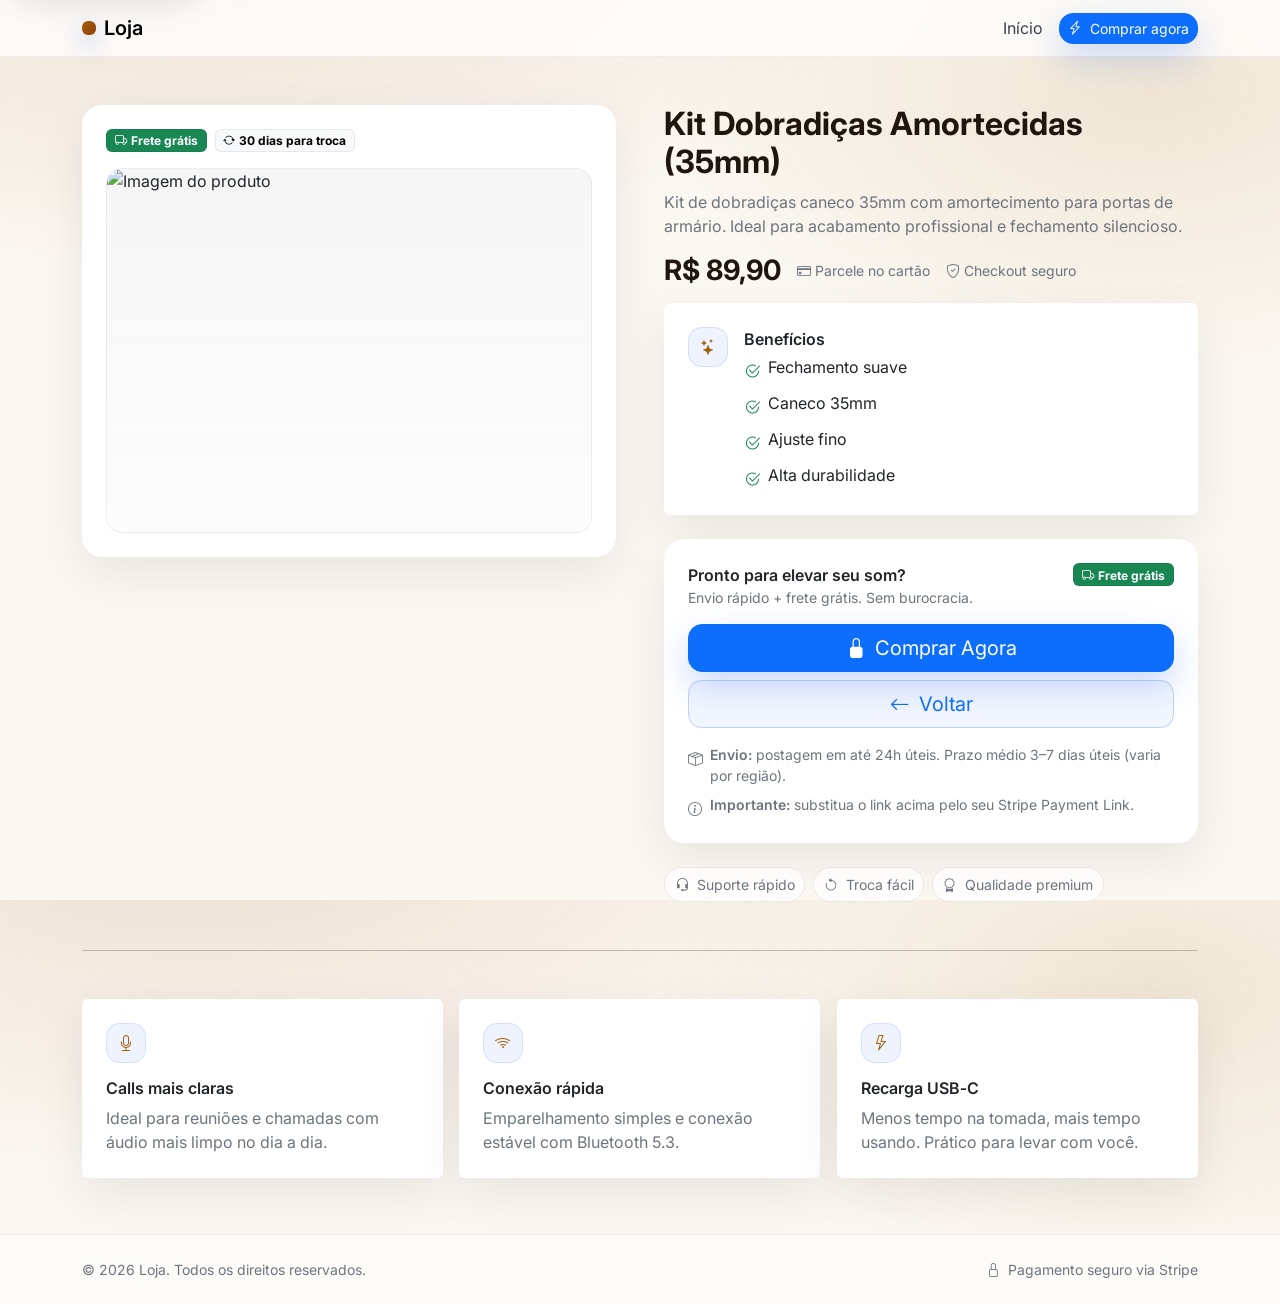
==== produto/produto.html @ 423b98d1 "start app" ====
<!doctype html>
<html lang="pt-BR">
  <head>
    <meta charset="utf-8" />
    <meta name="viewport" content="width=device-width, initial-scale=1" />
    <meta
      name="description"
      content="Detalhes do produto: Fone Bluetooth Premium com frete grátis. Pagamento via Stripe."
    />

    <title>Produto — Fone Bluetooth Premium</title>

    <link rel="icon" href="../favicon.svg" type="image/svg+xml" />

    <link rel="preconnect" href="https://fonts.googleapis.com" />
    <link rel="preconnect" href="https://fonts.gstatic.com" crossorigin />
    <link
      href="https://fonts.googleapis.com/css2?family=Inter:wght@400;500;600;700&display=swap"
      rel="stylesheet"
    />

    <link
      href="https://cdn.jsdelivr.net/npm/bootstrap@5.3.3/dist/css/bootstrap.min.css"
      rel="stylesheet"
      integrity="sha384-QWTKZyjpPEjISv5WaRU9OFeRpok6YctnYmDr5pNlyT2bRjXh0JMhjY6hW+ALEwIH"
      crossorigin="anonymous"
    />
    <link
      rel="stylesheet"
      href="https://cdn.jsdelivr.net/npm/bootstrap-icons@1.11.3/font/bootstrap-icons.min.css"
    />
    <link rel="stylesheet" href="../style.css" />
  </head>

  <body class="app is-loading" data-product-page>
    <a class="skip-link" href="#conteudo">Pular para o conteúdo</a>

    <nav class="navbar navbar-expand-lg navbar-light sticky-top nav-premium">
      <div class="container">
        <a class="navbar-brand d-flex align-items-center gap-2" href="../index.html" data-nav>
          <span class="brand-mark" aria-hidden="true"></span>
          <span class="fw-semibold">Loja</span>
        </a>
        <button
          class="navbar-toggler"
          type="button"
          data-bs-toggle="collapse"
          data-bs-target="#navbarMain"
          aria-controls="navbarMain"
          aria-expanded="false"
          aria-label="Abrir menu"
        >
          <span class="navbar-toggler-icon"></span>
        </button>

        <div class="collapse navbar-collapse" id="navbarMain">
          <ul class="navbar-nav ms-auto align-items-lg-center gap-lg-2">
            <li class="nav-item">
              <a class="nav-link" href="../index.html" data-nav>Início</a>
            </li>
            <li class="nav-item">
              <a class="btn btn-sm btn-primary btn-glow" href="#comprar">
                <i class="bi bi-lightning-charge me-1"></i>
                Comprar agora
              </a>
            </li>
          </ul>
        </div>
      </div>
    </nav>

    <main id="conteudo" class="py-5">
      <div class="container">
        <div class="row g-4 g-lg-5 align-items-start">
          <div class="col-12 col-lg-6">
            <div class="product-gallery card border-0 shadow-soft reveal">
              <div class="card-body p-3 p-sm-4">
                <div class="d-flex flex-wrap align-items-center gap-2 mb-3">
                  <span class="badge text-bg-success badge-soft">
                    <i class="bi bi-truck me-1"></i>Frete grátis
                  </span>
                  <span class="badge text-bg-light badge-soft">
                    <i class="bi bi-arrow-repeat me-1"></i>30 dias para troca
                  </span>
                </div>
                <div class="rounded-4 overflow-hidden product-media">
                  <img
                    class="img-fluid w-100 product-img"
                    data-product="image"
                    alt="Imagem do produto"
                    loading="lazy"
                  />
                </div>
              </div>
            </div>
          </div>

          <div class="col-12 col-lg-6">
            <div class="reveal">
              <h1 class="h2 fw-bold mb-2" data-product="name">Fone Bluetooth Premium</h1>
              <p class="text-secondary mb-3" data-product="fullDescription">
                Fone Bluetooth com cancelamento de ruído, bateria de até 30 horas e conexão rápida.
              </p>

              <div class="d-flex align-items-center gap-3 flex-wrap mb-3">
                <div class="h3 fw-bold mb-0" data-product="price">R$ 199,90</div>
                <div class="text-secondary small">
                  <i class="bi bi-credit-card me-1"></i>Parcele no cartão
                </div>
                <div class="text-secondary small">
                  <i class="bi bi-shield-check me-1"></i>Checkout seguro
                </div>
              </div>

              <div class="card border-0 shadow-soft mb-4">
                <div class="card-body p-4">
                  <div class="d-flex align-items-start gap-3">
                    <div class="icon-bubble flex-shrink-0">
                      <i class="bi bi-stars"></i>
                    </div>
                    <div>
                      <div class="fw-semibold mb-1">Benefícios</div>
                      <ul class="list-unstyled mb-0 benefits" data-product-benefits></ul>
                    </div>
                  </div>
                </div>
              </div>

              <div id="comprar" class="card border-0 shadow-soft purchase-card">
                <div class="card-body p-4">
                  <div
                    class="d-flex flex-column flex-sm-row gap-2 align-items-sm-center justify-content-between"
                  >
                    <div>
                      <div class="fw-semibold">Pronto para elevar seu som?</div>
                      <div class="text-secondary small">
                        Envio rápido + frete grátis. Sem burocracia.
                      </div>
                    </div>
                    <span class="badge text-bg-success badge-soft align-self-sm-start">
                      <i class="bi bi-truck me-1"></i>Frete grátis
                    </span>
                  </div>

                  <div class="d-grid gap-2 mt-3">
                    <a
                      class="btn btn-primary btn-lg btn-glow"
                      href="https://buy.stripe.com/SEU_LINK"
                      target="_blank"
                      rel="noopener noreferrer"
                      id="stripeLink"
                    >
                      <i class="bi bi-lock-fill me-1"></i>
                      Comprar Agora
                    </a>
                    <a class="btn btn-outline-primary btn-lg btn-soft" href="../index.html" data-nav>
                      <i class="bi bi-arrow-left me-1"></i>
                      Voltar
                    </a>
                  </div>

                  <div class="mt-3 small text-secondary">
                    <div class="d-flex gap-2 align-items-start">
                      <i class="bi bi-box-seam mt-1"></i>
                      <div>
                        <span class="fw-semibold">Envio:</span> postagem em até 24h úteis. Prazo
                        médio 3–7 dias úteis (varia por região).
                      </div>
                    </div>
                    <div class="d-flex gap-2 align-items-start mt-2">
                      <i class="bi bi-info-circle mt-1"></i>
                      <div>
                        <span class="fw-semibold">Importante:</span> substitua o link acima pelo seu
                        Stripe Payment Link.
                      </div>
                    </div>
                  </div>
                </div>
              </div>

              <div class="mt-4 d-flex flex-wrap gap-2 text-secondary small">
                <span class="pill">
                  <i class="bi bi-headset me-1"></i>Suporte rápido
                </span>
                <span class="pill">
                  <i class="bi bi-arrow-counterclockwise me-1"></i>Troca fácil
                </span>
                <span class="pill">
                  <i class="bi bi-award me-1"></i>Qualidade premium
                </span>
              </div>
            </div>
          </div>
        </div>

        <hr class="my-5" />

        <section class="pb-2">
          <div class="row g-3">
            <div class="col-12 col-md-6 col-lg-4">
              <div class="card border-0 shadow-soft h-100 reveal">
                <div class="card-body p-4">
                  <div class="icon-bubble mb-3">
                    <i class="bi bi-mic"></i>
                  </div>
                  <h2 class="h6 fw-semibold">Calls mais claras</h2>
                  <p class="text-secondary mb-0">
                    Ideal para reuniões e chamadas com áudio mais limpo no dia a dia.
                  </p>
                </div>
              </div>
            </div>
            <div class="col-12 col-md-6 col-lg-4">
              <div class="card border-0 shadow-soft h-100 reveal">
                <div class="card-body p-4">
                  <div class="icon-bubble mb-3">
                    <i class="bi bi-wifi"></i>
                  </div>
                  <h2 class="h6 fw-semibold">Conexão rápida</h2>
                  <p class="text-secondary mb-0">
                    Emparelhamento simples e conexão estável com Bluetooth 5.3.
                  </p>
                </div>
              </div>
            </div>
            <div class="col-12 col-lg-4">
              <div class="card border-0 shadow-soft h-100 reveal">
                <div class="card-body p-4">
                  <div class="icon-bubble mb-3">
                    <i class="bi bi-lightning"></i>
                  </div>
                  <h2 class="h6 fw-semibold">Recarga USB‑C</h2>
                  <p class="text-secondary mb-0">
                    Menos tempo na tomada, mais tempo usando. Prático para levar com você.
                  </p>
                </div>
              </div>
            </div>
          </div>
        </section>
      </div>
    </main>

    <footer class="footer py-4">
      <div class="container">
        <div
          class="d-flex flex-column flex-sm-row gap-2 justify-content-between align-items-sm-center"
        >
          <div class="text-secondary small">
            © <span id="year"></span> Loja. Todos os direitos reservados.
          </div>
          <div class="d-flex gap-3 text-secondary small">
            <span class="d-inline-flex align-items-center gap-2">
              <i class="bi bi-lock"></i>
              Pagamento seguro via Stripe
            </span>
          </div>
        </div>
      </div>
    </footer>

    <script
      src="https://cdn.jsdelivr.net/npm/bootstrap@5.3.3/dist/js/bootstrap.bundle.min.js"
      integrity="sha384-YvpcrYf0tY3lHB60NNkmXc5s9fDVZLESaAA55NDzOxhy9GkcIdslK1eN7N6jIeHz"
      crossorigin="anonymous"
      defer
    ></script>
    <script src="../script.js" defer></script>
  </body>
</html>
---- style.css ----
:root {
  --bg: #fbf7f1;
  --panel: rgba(255, 255, 255, 0.72);
  --panel-solid: #ffffff;
  --text: #1f160f;
  --muted: #6b5b4b;
  --primary: #a16207; /* amber/wood */
  --primary-2: #92400e; /* warm brown */
  --ring: rgba(161, 98, 7, 0.25);
  --shadow: 0 16px 48px rgba(15, 23, 42, 0.08);
  --shadow-sm: 0 10px 26px rgba(15, 23, 42, 0.09);
  --radius: 1.25rem;
}

* {
  box-sizing: border-box;
}

html,
body {
  height: 100%;
}

body {
  font-family: Inter, system-ui, -apple-system, Segoe UI, Roboto, Helvetica, Arial, sans-serif;
  background: radial-gradient(1200px 600px at 15% -10%, rgba(146, 64, 14, 0.14), transparent 60%),
    radial-gradient(900px 500px at 90% 10%, rgba(161, 98, 7, 0.12), transparent 55%),
    var(--bg);
  color: var(--text);
}

.app {
  overflow-x: hidden;
}

.skip-link {
  position: absolute;
  left: 12px;
  top: 12px;
  padding: 10px 12px;
  background: var(--panel-solid);
  border-radius: 999px;
  box-shadow: var(--shadow-sm);
  transform: translateY(-140%);
  transition: transform 200ms ease;
  z-index: 2000;
  color: var(--text);
  text-decoration: none;
}

.skip-link:focus {
  transform: translateY(0);
  outline: 3px solid var(--ring);
  outline-offset: 2px;
}

.nav-premium {
  background: var(--panel);
  backdrop-filter: blur(10px);
  -webkit-backdrop-filter: blur(10px);
  border-bottom: 1px solid rgba(15, 23, 42, 0.06);
}

.navbar .nav-link {
  color: rgba(15, 23, 42, 0.82);
}

.navbar .nav-link:hover {
  color: rgba(15, 23, 42, 1);
}

.brand-mark {
  width: 14px;
  height: 14px;
  border-radius: 6px;
  background: linear-gradient(135deg, var(--primary), var(--primary-2));
  box-shadow: 0 8px 22px rgba(37, 99, 235, 0.35);
}

.hero {
  padding: 5rem 0 2.5rem;
}

@media (max-width: 575.98px) {
  .hero {
    padding: 2.75rem 0 1.5rem;
  }
}

.hero-card {
  border-radius: var(--radius);
}

.product-media {
  background: linear-gradient(180deg, rgba(15, 23, 42, 0.04), rgba(15, 23, 42, 0.01));
  border: 1px solid rgba(15, 23, 42, 0.06);
}

.product-img {
  display: block;
  aspect-ratio: 4 / 3;
  object-fit: cover;
  transform: scale(1.001);
}

.shadow-soft {
  box-shadow: var(--shadow);
}

.badge-soft {
  border: 1px solid rgba(15, 23, 42, 0.08);
}

.pill {
  display: inline-flex;
  align-items: center;
  gap: 0.25rem;
  padding: 0.35rem 0.6rem;
  border-radius: 999px;
  border: 1px solid rgba(15, 23, 42, 0.08);
  background: rgba(255, 255, 255, 0.7);
  backdrop-filter: blur(8px);
  -webkit-backdrop-filter: blur(8px);
}

.icon-bubble {
  width: 40px;
  height: 40px;
  border-radius: 14px;
  display: inline-flex;
  align-items: center;
  justify-content: center;
  color: var(--primary);
  background: rgba(37, 99, 235, 0.08);
  border: 1px solid rgba(37, 99, 235, 0.12);
}

.feature,
.product-gallery,
.product-card {
  border-radius: var(--radius);
  transition: transform 220ms ease, box-shadow 220ms ease;
}

.feature:hover,
.product-gallery:hover,
.product-card:hover {
  transform: translateY(-2px);
  box-shadow: 0 20px 60px rgba(15, 23, 42, 0.12);
}

.btn {
  border-radius: 14px;
  transition: transform 180ms ease, box-shadow 180ms ease, background-color 180ms ease,
    border-color 180ms ease;
}

.btn:active {
  transform: translateY(1px);
}

.btn-glow {
  box-shadow: 0 14px 34px rgba(37, 99, 235, 0.24);
}

.btn-glow:hover {
  box-shadow: 0 18px 46px rgba(37, 99, 235, 0.32);
  transform: translateY(-1px);
}

.btn-soft {
  background: rgba(37, 99, 235, 0.06);
  border-color: rgba(37, 99, 235, 0.25);
}

.btn-soft:hover {
  background: rgba(37, 99, 235, 0.1);
  border-color: rgba(37, 99, 235, 0.3);
}

.purchase-card {
  border-radius: var(--radius);
}

.benefits li + li {
  margin-top: 0.5rem;
}

.footer {
  border-top: 1px solid rgba(15, 23, 42, 0.06);
  background: rgba(255, 255, 255, 0.5);
  backdrop-filter: blur(10px);
  -webkit-backdrop-filter: blur(10px);
}

/* Page transitions */
.is-loading {
  opacity: 0;
}

.is-loaded {
  opacity: 1;
  transition: opacity 320ms ease;
}

.is-leaving {
  opacity: 0;
  transition: opacity 220ms ease;
}

/* Scroll reveal */
.reveal {
  opacity: 0;
  transform: translateY(10px);
  transition: opacity 520ms ease, transform 520ms ease;
  will-change: opacity, transform;
}

.reveal.is-visible {
  opacity: 1;
  transform: translateY(0);
}

@media (prefers-reduced-motion: reduce) {
  .btn,
  .feature,
  .product-gallery,
  .reveal,
  .is-loaded,
  .is-leaving {
    transition: none !important;
  }
  .feature:hover,
  .product-gallery:hover,
  .btn-glow:hover {
    transform: none !important;
  }
}
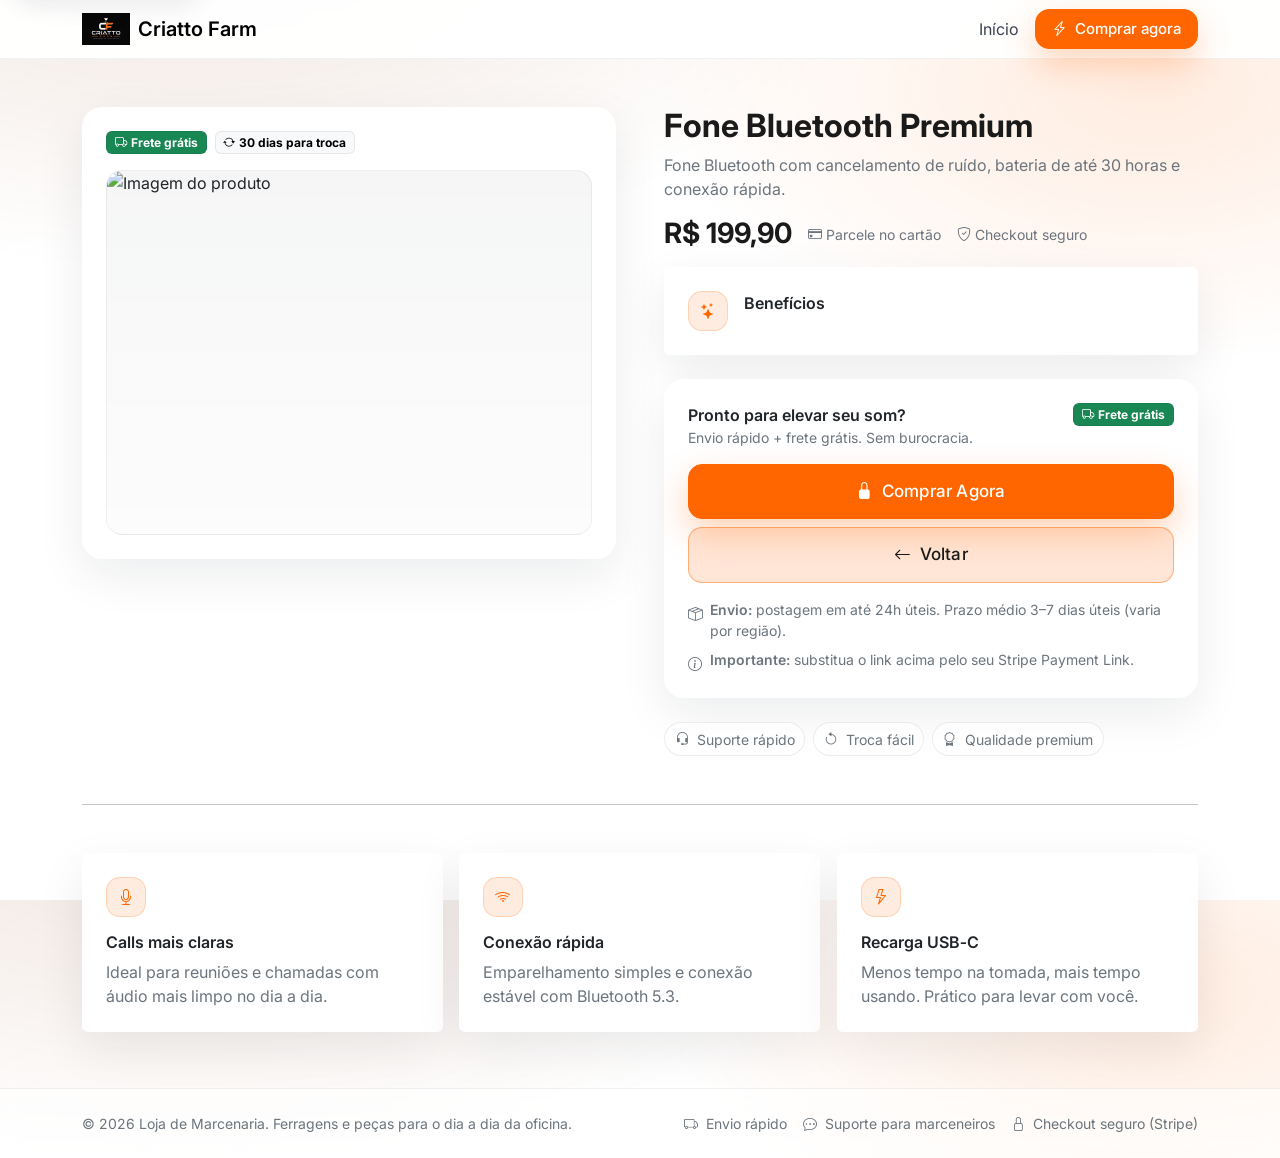
==== commit b9a9bf84: "improvements" ====
--- a/produto/produto.html
+++ b/produto/produto.html
@@ -5,10 +5,10 @@
     <meta name="viewport" content="width=device-width, initial-scale=1" />
     <meta
       name="description"
-      content="Detalhes do produto: Fone Bluetooth Premium com frete grátis. Pagamento via Stripe."
-    />
-
-    <title>Produto — Fone Bluetooth Premium</title>
+      content="Detalhes do produto da Loja de Marcenaria. Ferragens e peças para montagem, ajuste e acabamento com checkout seguro via Stripe."
+    />
+
+    <title>Produto — Loja de Marcenaria | Ferragens e Peças</title>
 
     <link rel="icon" href="../favicon.svg" type="image/svg+xml" />
 
@@ -38,8 +38,8 @@
     <nav class="navbar navbar-expand-lg navbar-light sticky-top nav-premium">
       <div class="container">
         <a class="navbar-brand d-flex align-items-center gap-2" href="../index.html" data-nav>
-          <span class="brand-mark" aria-hidden="true"></span>
-          <span class="fw-semibold">Loja</span>
+          <img src="../src/img/logo.jpg" alt="Criatto Farm Logo" class="brand-logo" />
+          <span class="fw-semibold">Criatto Farm</span>
         </a>
         <button
           class="navbar-toggler"
@@ -247,12 +247,21 @@
           class="d-flex flex-column flex-sm-row gap-2 justify-content-between align-items-sm-center"
         >
           <div class="text-secondary small">
-            © <span id="year"></span> Loja. Todos os direitos reservados.
-          </div>
-          <div class="d-flex gap-3 text-secondary small">
+            © <span id="year"></span> Loja de Marcenaria. Ferragens e peças para o dia a dia da
+            oficina.
+          </div>
+          <div class="d-flex flex-wrap gap-3 text-secondary small">
+            <span class="d-inline-flex align-items-center gap-2">
+              <i class="bi bi-truck"></i>
+              Envio rápido
+            </span>
+            <span class="d-inline-flex align-items-center gap-2">
+              <i class="bi bi-chat-dots"></i>
+              Suporte para marceneiros
+            </span>
             <span class="d-inline-flex align-items-center gap-2">
               <i class="bi bi-lock"></i>
-              Pagamento seguro via Stripe
+              Checkout seguro (Stripe)
             </span>
           </div>
         </div>
--- a/style.css
+++ b/style.css
@@ -1,15 +1,70 @@
 :root {
-  --bg: #fbf7f1;
-  --panel: rgba(255, 255, 255, 0.72);
+  --bg: #ffffff;
+  --panel: rgba(255, 255, 255, 0.95);
   --panel-solid: #ffffff;
-  --text: #1f160f;
-  --muted: #6b5b4b;
-  --primary: #a16207; /* amber/wood */
-  --primary-2: #92400e; /* warm brown */
-  --ring: rgba(161, 98, 7, 0.25);
+  --text: #1a1a1a;
+  --muted: #666666;
+  --primary: #ff6600; /* accent laranja */
+  --primary-2: #e55a00; /* hover/active */
+  --ring: rgba(255, 102, 0, 0.28);
   --shadow: 0 16px 48px rgba(15, 23, 42, 0.08);
   --shadow-sm: 0 10px 26px rgba(15, 23, 42, 0.09);
   --radius: 1.25rem;
+
+  /* Bootstrap theme overrides */
+  --bs-primary: var(--primary);
+  --bs-primary-rgb: 255, 102, 0;
+  /* Links should be readable (black), accent stays for fills/borders */
+  --bs-link-color: var(--text);
+  --bs-link-hover-color: var(--text);
+  --bs-focus-ring-color: var(--ring);
+}
+
+/* Ensure Bootstrap components pick up the warm palette */
+:root,
+[data-bs-theme='light'] {
+  --bs-primary: var(--primary);
+  --bs-primary-rgb: 255, 102, 0;
+  --bs-link-color: var(--text);
+  --bs-link-hover-color: var(--text);
+}
+
+.btn-primary {
+  --bs-btn-bg: var(--primary);
+  --bs-btn-border-color: var(--primary);
+  --bs-btn-hover-bg: var(--primary-2);
+  --bs-btn-hover-border-color: var(--primary-2);
+  --bs-btn-active-bg: #cc4400;
+  --bs-btn-active-border-color: #cc4400;
+  --bs-btn-color: #ffffff;
+  --bs-btn-hover-color: #ffffff;
+  --bs-btn-active-color: #ffffff;
+}
+
+.btn-outline-primary {
+  --bs-btn-color: var(--text);
+  --bs-btn-border-color: rgba(255, 102, 0, 0.55);
+  --bs-btn-hover-bg: rgba(255, 102, 0, 0.18);
+  --bs-btn-hover-border-color: rgba(255, 102, 0, 0.7);
+  --bs-btn-hover-color: var(--text);
+  --bs-btn-active-bg: rgba(255, 102, 0, 0.24);
+  --bs-btn-active-border-color: rgba(255, 102, 0, 0.8);
+  --bs-btn-active-color: var(--text);
+}
+
+.text-primary {
+  color: var(--text) !important;
+}
+
+a {
+  color: var(--text);
+  text-decoration-color: rgba(255, 102, 0, 0.75);
+  text-underline-offset: 0.18em;
+}
+
+a:hover {
+  color: var(--text);
+  text-decoration-color: rgba(255, 102, 0, 1);
 }
 
 * {
@@ -24,7 +79,7 @@
 body {
   font-family: Inter, system-ui, -apple-system, Segoe UI, Roboto, Helvetica, Arial, sans-serif;
   background: radial-gradient(1200px 600px at 15% -10%, rgba(146, 64, 14, 0.14), transparent 60%),
-    radial-gradient(900px 500px at 90% 10%, rgba(161, 98, 7, 0.12), transparent 55%),
+    radial-gradient(900px 500px at 90% 10%, rgba(255, 102, 0, 0.12), transparent 55%),
     var(--bg);
   color: var(--text);
 }
@@ -74,7 +129,13 @@
   height: 14px;
   border-radius: 6px;
   background: linear-gradient(135deg, var(--primary), var(--primary-2));
-  box-shadow: 0 8px 22px rgba(37, 99, 235, 0.35);
+  box-shadow: 0 8px 22px rgba(255, 102, 0, 0.35);
+}
+
+.brand-logo {
+  height: 32px;
+  width: auto;
+  object-fit: contain;
 }
 
 .hero {
@@ -131,8 +192,8 @@
   align-items: center;
   justify-content: center;
   color: var(--primary);
-  background: rgba(37, 99, 235, 0.08);
-  border: 1px solid rgba(37, 99, 235, 0.12);
+  background: rgba(255, 102, 0, 0.12);
+  border: 1px solid rgba(255, 102, 0, 0.2);
 }
 
 .feature,
@@ -152,30 +213,92 @@
 .btn {
   border-radius: 14px;
   transition: transform 180ms ease, box-shadow 180ms ease, background-color 180ms ease,
-    border-color 180ms ease;
+    border-color 180ms ease, color 180ms ease;
+  font-weight: 500;
+  position: relative;
+  overflow: hidden;
+}
+
+.btn::before {
+  content: '';
+  position: absolute;
+  top: 50%;
+  left: 50%;
+  width: 0;
+  height: 0;
+  border-radius: 50%;
+  background: rgba(255, 255, 255, 0.3);
+  transform: translate(-50%, -50%);
+  transition: width 600ms ease, height 600ms ease;
+  z-index: -1;
+}
+
+.btn:hover::before {
+  width: 300px;
+  height: 300px;
 }
 
 .btn:active {
-  transform: translateY(1px);
+  transform: translateY(2px);
+}
+
+.btn:focus-visible {
+  outline: 3px solid var(--ring);
+  outline-offset: 2px;
+}
+
+.btn-primary {
+  position: relative;
+}
+
+.btn-primary:hover {
+  letter-spacing: 0.3px;
 }
 
 .btn-glow {
-  box-shadow: 0 14px 34px rgba(37, 99, 235, 0.24);
+  box-shadow: 0 14px 34px rgba(255, 102, 0, 0.28);
 }
 
 .btn-glow:hover {
-  box-shadow: 0 18px 46px rgba(37, 99, 235, 0.32);
-  transform: translateY(-1px);
+  box-shadow: 0 20px 52px rgba(255, 102, 0, 0.42), 0 0 20px rgba(255, 102, 0, 0.15);
+  transform: translateY(-2px) scale(1.02);
+}
+
+.btn-glow:active {
+  transform: translateY(1px) scale(0.98);
+  box-shadow: 0 8px 20px rgba(255, 102, 0, 0.25);
 }
 
 .btn-soft {
-  background: rgba(37, 99, 235, 0.06);
-  border-color: rgba(37, 99, 235, 0.25);
+  background: rgba(255, 102, 0, 0.16);
+  border-color: rgba(255, 102, 0, 0.45);
 }
 
 .btn-soft:hover {
-  background: rgba(37, 99, 235, 0.1);
-  border-color: rgba(37, 99, 235, 0.3);
+  background: rgba(255, 102, 0, 0.28);
+  border-color: rgba(255, 102, 0, 0.7);
+  transform: translateY(-2px);
+}
+
+.btn-outline-primary:focus-visible {
+  background-color: rgba(255, 102, 0, 0.1);
+}
+
+/* Button size improvements */
+.btn-lg {
+  padding: 0.875rem 2rem;
+  font-size: 1.0625rem;
+  letter-spacing: 0.2px;
+}
+
+.btn-sm {
+  padding: 0.475rem 1rem;
+  font-size: 0.9375rem;
+}
+
+.btn-md {
+  padding: 0.65rem 1.5rem;
+  font-size: 1rem;
 }
 
 .purchase-card {
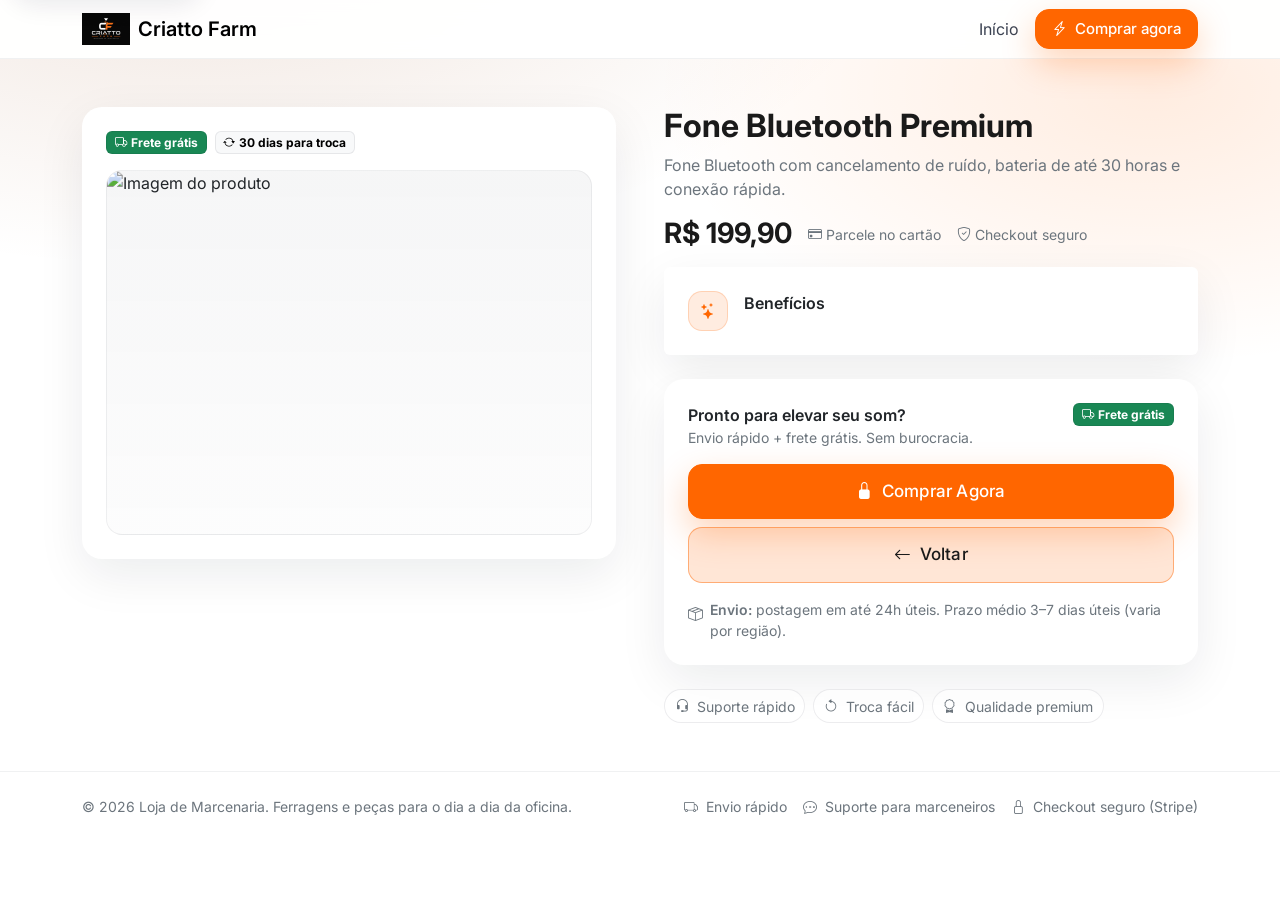
==== commit 90b804d2: "new prop" ====
--- a/produto/produto.html
+++ b/produto/produto.html
@@ -1,280 +1,195 @@
 <!doctype html>
 <html lang="pt-BR">
-  <head>
-    <meta charset="utf-8" />
-    <meta name="viewport" content="width=device-width, initial-scale=1" />
-    <meta
-      name="description"
-      content="Detalhes do produto da Loja de Marcenaria. Ferragens e peças para montagem, ajuste e acabamento com checkout seguro via Stripe."
-    />
 
-    <title>Produto — Loja de Marcenaria | Ferragens e Peças</title>
+<head>
+  <meta charset="utf-8" />
+  <meta name="viewport" content="width=device-width, initial-scale=1" />
+  <meta name="description"
+    content="Detalhes do produto da Loja de Marcenaria. Ferragens e peças para montagem, ajuste e acabamento com checkout seguro via Stripe." />
 
-    <link rel="icon" href="../favicon.svg" type="image/svg+xml" />
+  <title>Produto — Loja de Marcenaria | Ferragens e Peças</title>
 
-    <link rel="preconnect" href="https://fonts.googleapis.com" />
-    <link rel="preconnect" href="https://fonts.gstatic.com" crossorigin />
-    <link
-      href="https://fonts.googleapis.com/css2?family=Inter:wght@400;500;600;700&display=swap"
-      rel="stylesheet"
-    />
+  <link rel="icon" href="../favicon.svg" type="image/svg+xml" />
 
-    <link
-      href="https://cdn.jsdelivr.net/npm/bootstrap@5.3.3/dist/css/bootstrap.min.css"
-      rel="stylesheet"
-      integrity="sha384-QWTKZyjpPEjISv5WaRU9OFeRpok6YctnYmDr5pNlyT2bRjXh0JMhjY6hW+ALEwIH"
-      crossorigin="anonymous"
-    />
-    <link
-      rel="stylesheet"
-      href="https://cdn.jsdelivr.net/npm/bootstrap-icons@1.11.3/font/bootstrap-icons.min.css"
-    />
-    <link rel="stylesheet" href="../style.css" />
-  </head>
+  <link rel="preconnect" href="https://fonts.googleapis.com" />
+  <link rel="preconnect" href="https://fonts.gstatic.com" crossorigin />
+  <link href="https://fonts.googleapis.com/css2?family=Inter:wght@400;500;600;700&display=swap" rel="stylesheet" />
 
-  <body class="app is-loading" data-product-page>
-    <a class="skip-link" href="#conteudo">Pular para o conteúdo</a>
+  <link href="https://cdn.jsdelivr.net/npm/bootstrap@5.3.3/dist/css/bootstrap.min.css" rel="stylesheet"
+    integrity="sha384-QWTKZyjpPEjISv5WaRU9OFeRpok6YctnYmDr5pNlyT2bRjXh0JMhjY6hW+ALEwIH" crossorigin="anonymous" />
+  <link rel="stylesheet" href="https://cdn.jsdelivr.net/npm/bootstrap-icons@1.11.3/font/bootstrap-icons.min.css" />
+  <link rel="stylesheet" href="../style.css" />
+</head>
 
-    <nav class="navbar navbar-expand-lg navbar-light sticky-top nav-premium">
-      <div class="container">
-        <a class="navbar-brand d-flex align-items-center gap-2" href="../index.html" data-nav>
-          <img src="../src/img/logo.jpg" alt="Criatto Farm Logo" class="brand-logo" />
-          <span class="fw-semibold">Criatto Farm</span>
-        </a>
-        <button
-          class="navbar-toggler"
-          type="button"
-          data-bs-toggle="collapse"
-          data-bs-target="#navbarMain"
-          aria-controls="navbarMain"
-          aria-expanded="false"
-          aria-label="Abrir menu"
-        >
-          <span class="navbar-toggler-icon"></span>
-        </button>
+<body class="app is-loading" data-product-page>
+  <a class="skip-link" href="#conteudo">Pular para o conteúdo</a>
 
-        <div class="collapse navbar-collapse" id="navbarMain">
-          <ul class="navbar-nav ms-auto align-items-lg-center gap-lg-2">
-            <li class="nav-item">
-              <a class="nav-link" href="../index.html" data-nav>Início</a>
-            </li>
-            <li class="nav-item">
-              <a class="btn btn-sm btn-primary btn-glow" href="#comprar">
-                <i class="bi bi-lightning-charge me-1"></i>
-                Comprar agora
-              </a>
-            </li>
-          </ul>
-        </div>
+  <nav class="navbar navbar-expand-lg navbar-light sticky-top nav-premium">
+    <div class="container">
+      <a class="navbar-brand d-flex align-items-center gap-2" href="../index.html" data-nav>
+        <img src="../src/img/logo.jpg" alt="Criatto Farm Logo" class="brand-logo" />
+        <span class="fw-semibold">Criatto Farm</span>
+      </a>
+      <button class="navbar-toggler" type="button" data-bs-toggle="collapse" data-bs-target="#navbarMain"
+        aria-controls="navbarMain" aria-expanded="false" aria-label="Abrir menu">
+        <span class="navbar-toggler-icon"></span>
+      </button>
+
+      <div class="collapse navbar-collapse" id="navbarMain">
+        <ul class="navbar-nav ms-auto align-items-lg-center gap-lg-2">
+          <li class="nav-item">
+            <a class="nav-link" href="../index.html" data-nav>Início</a>
+          </li>
+          <li class="nav-item">
+            <a class="btn btn-sm btn-primary btn-glow" href="#comprar">
+              <i class="bi bi-lightning-charge me-1"></i>
+              Comprar agora
+            </a>
+          </li>
+        </ul>
       </div>
-    </nav>
+    </div>
+  </nav>
 
-    <main id="conteudo" class="py-5">
-      <div class="container">
-        <div class="row g-4 g-lg-5 align-items-start">
-          <div class="col-12 col-lg-6">
-            <div class="product-gallery card border-0 shadow-soft reveal">
-              <div class="card-body p-3 p-sm-4">
-                <div class="d-flex flex-wrap align-items-center gap-2 mb-3">
-                  <span class="badge text-bg-success badge-soft">
-                    <i class="bi bi-truck me-1"></i>Frete grátis
-                  </span>
-                  <span class="badge text-bg-light badge-soft">
-                    <i class="bi bi-arrow-repeat me-1"></i>30 dias para troca
-                  </span>
-                </div>
-                <div class="rounded-4 overflow-hidden product-media">
-                  <img
-                    class="img-fluid w-100 product-img"
-                    data-product="image"
-                    alt="Imagem do produto"
-                    loading="lazy"
-                  />
-                </div>
+  <main id="conteudo" class="py-5">
+    <div class="container">
+      <div class="row g-4 g-lg-5 align-items-start">
+        <div class="col-12 col-lg-6">
+          <div class="product-gallery card border-0 shadow-soft reveal">
+            <div class="card-body p-3 p-sm-4">
+              <div class="d-flex flex-wrap align-items-center gap-2 mb-3">
+                <span class="badge text-bg-success badge-soft">
+                  <i class="bi bi-truck me-1"></i>Frete grátis
+                </span>
+                <span class="badge text-bg-light badge-soft">
+                  <i class="bi bi-arrow-repeat me-1"></i>30 dias para troca
+                </span>
               </div>
-            </div>
-          </div>
-
-          <div class="col-12 col-lg-6">
-            <div class="reveal">
-              <h1 class="h2 fw-bold mb-2" data-product="name">Fone Bluetooth Premium</h1>
-              <p class="text-secondary mb-3" data-product="fullDescription">
-                Fone Bluetooth com cancelamento de ruído, bateria de até 30 horas e conexão rápida.
-              </p>
-
-              <div class="d-flex align-items-center gap-3 flex-wrap mb-3">
-                <div class="h3 fw-bold mb-0" data-product="price">R$ 199,90</div>
-                <div class="text-secondary small">
-                  <i class="bi bi-credit-card me-1"></i>Parcele no cartão
-                </div>
-                <div class="text-secondary small">
-                  <i class="bi bi-shield-check me-1"></i>Checkout seguro
-                </div>
-              </div>
-
-              <div class="card border-0 shadow-soft mb-4">
-                <div class="card-body p-4">
-                  <div class="d-flex align-items-start gap-3">
-                    <div class="icon-bubble flex-shrink-0">
-                      <i class="bi bi-stars"></i>
-                    </div>
-                    <div>
-                      <div class="fw-semibold mb-1">Benefícios</div>
-                      <ul class="list-unstyled mb-0 benefits" data-product-benefits></ul>
-                    </div>
-                  </div>
-                </div>
-              </div>
-
-              <div id="comprar" class="card border-0 shadow-soft purchase-card">
-                <div class="card-body p-4">
-                  <div
-                    class="d-flex flex-column flex-sm-row gap-2 align-items-sm-center justify-content-between"
-                  >
-                    <div>
-                      <div class="fw-semibold">Pronto para elevar seu som?</div>
-                      <div class="text-secondary small">
-                        Envio rápido + frete grátis. Sem burocracia.
-                      </div>
-                    </div>
-                    <span class="badge text-bg-success badge-soft align-self-sm-start">
-                      <i class="bi bi-truck me-1"></i>Frete grátis
-                    </span>
-                  </div>
-
-                  <div class="d-grid gap-2 mt-3">
-                    <a
-                      class="btn btn-primary btn-lg btn-glow"
-                      href="https://buy.stripe.com/SEU_LINK"
-                      target="_blank"
-                      rel="noopener noreferrer"
-                      id="stripeLink"
-                    >
-                      <i class="bi bi-lock-fill me-1"></i>
-                      Comprar Agora
-                    </a>
-                    <a class="btn btn-outline-primary btn-lg btn-soft" href="../index.html" data-nav>
-                      <i class="bi bi-arrow-left me-1"></i>
-                      Voltar
-                    </a>
-                  </div>
-
-                  <div class="mt-3 small text-secondary">
-                    <div class="d-flex gap-2 align-items-start">
-                      <i class="bi bi-box-seam mt-1"></i>
-                      <div>
-                        <span class="fw-semibold">Envio:</span> postagem em até 24h úteis. Prazo
-                        médio 3–7 dias úteis (varia por região).
-                      </div>
-                    </div>
-                    <div class="d-flex gap-2 align-items-start mt-2">
-                      <i class="bi bi-info-circle mt-1"></i>
-                      <div>
-                        <span class="fw-semibold">Importante:</span> substitua o link acima pelo seu
-                        Stripe Payment Link.
-                      </div>
-                    </div>
-                  </div>
-                </div>
-              </div>
-
-              <div class="mt-4 d-flex flex-wrap gap-2 text-secondary small">
-                <span class="pill">
-                  <i class="bi bi-headset me-1"></i>Suporte rápido
-                </span>
-                <span class="pill">
-                  <i class="bi bi-arrow-counterclockwise me-1"></i>Troca fácil
-                </span>
-                <span class="pill">
-                  <i class="bi bi-award me-1"></i>Qualidade premium
-                </span>
+              <div class="rounded-4 overflow-hidden product-media">
+                <img class="img-fluid w-100 product-img" data-product="image" alt="Imagem do produto" loading="lazy" />
               </div>
             </div>
           </div>
         </div>
 
-        <hr class="my-5" />
+        <div class="col-12 col-lg-6">
+          <div class="reveal">
+            <h1 class="h2 fw-bold mb-2" data-product="name">Fone Bluetooth Premium</h1>
+            <p class="text-secondary mb-3" data-product="fullDescription">
+              Fone Bluetooth com cancelamento de ruído, bateria de até 30 horas e conexão rápida.
+            </p>
 
-        <section class="pb-2">
-          <div class="row g-3">
-            <div class="col-12 col-md-6 col-lg-4">
-              <div class="card border-0 shadow-soft h-100 reveal">
-                <div class="card-body p-4">
-                  <div class="icon-bubble mb-3">
-                    <i class="bi bi-mic"></i>
+            <div class="d-flex align-items-center gap-3 flex-wrap mb-3">
+              <div class="h3 fw-bold mb-0" data-product="price">R$ 199,90</div>
+              <div class="text-secondary small">
+                <i class="bi bi-credit-card me-1"></i>Parcele no cartão
+              </div>
+              <div class="text-secondary small">
+                <i class="bi bi-shield-check me-1"></i>Checkout seguro
+              </div>
+            </div>
+
+            <div class="card border-0 shadow-soft mb-4">
+              <div class="card-body p-4">
+                <div class="d-flex align-items-start gap-3">
+                  <div class="icon-bubble flex-shrink-0">
+                    <i class="bi bi-stars"></i>
                   </div>
-                  <h2 class="h6 fw-semibold">Calls mais claras</h2>
-                  <p class="text-secondary mb-0">
-                    Ideal para reuniões e chamadas com áudio mais limpo no dia a dia.
-                  </p>
+                  <div>
+                    <div class="fw-semibold mb-1">Benefícios</div>
+                    <ul class="list-unstyled mb-0 benefits" data-product-benefits></ul>
+                  </div>
                 </div>
               </div>
             </div>
-            <div class="col-12 col-md-6 col-lg-4">
-              <div class="card border-0 shadow-soft h-100 reveal">
-                <div class="card-body p-4">
-                  <div class="icon-bubble mb-3">
-                    <i class="bi bi-wifi"></i>
+
+            <div id="comprar" class="card border-0 shadow-soft purchase-card">
+              <div class="card-body p-4">
+                <div class="d-flex flex-column flex-sm-row gap-2 align-items-sm-center justify-content-between">
+                  <div>
+                    <div class="fw-semibold">Pronto para elevar seu som?</div>
+                    <div class="text-secondary small">
+                      Envio rápido + frete grátis. Sem burocracia.
+                    </div>
                   </div>
-                  <h2 class="h6 fw-semibold">Conexão rápida</h2>
-                  <p class="text-secondary mb-0">
-                    Emparelhamento simples e conexão estável com Bluetooth 5.3.
-                  </p>
+                  <span class="badge text-bg-success badge-soft align-self-sm-start">
+                    <i class="bi bi-truck me-1"></i>Frete grátis
+                  </span>
+                </div>
+
+                <div class="d-grid gap-2 mt-3">
+                  <a class="btn btn-primary btn-lg btn-glow" href="https://buy.stripe.com/SEU_LINK" target="_blank"
+                    rel="noopener noreferrer" id="stripeLink">
+                    <i class="bi bi-lock-fill me-1"></i>
+                    Comprar Agora
+                  </a>
+                  <a class="btn btn-outline-primary btn-lg btn-soft" href="../index.html" data-nav>
+                    <i class="bi bi-arrow-left me-1"></i>
+                    Voltar
+                  </a>
+                </div>
+
+                <div class="mt-3 small text-secondary">
+                  <div class="d-flex gap-2 align-items-start">
+                    <i class="bi bi-box-seam mt-1"></i>
+                    <div>
+                      <span class="fw-semibold">Envio:</span> postagem em até 24h úteis. Prazo
+                      médio 3–7 dias úteis (varia por região).
+                    </div>
+                  </div>
+
                 </div>
               </div>
             </div>
-            <div class="col-12 col-lg-4">
-              <div class="card border-0 shadow-soft h-100 reveal">
-                <div class="card-body p-4">
-                  <div class="icon-bubble mb-3">
-                    <i class="bi bi-lightning"></i>
-                  </div>
-                  <h2 class="h6 fw-semibold">Recarga USB‑C</h2>
-                  <p class="text-secondary mb-0">
-                    Menos tempo na tomada, mais tempo usando. Prático para levar com você.
-                  </p>
-                </div>
-              </div>
+
+            <div class="mt-4 d-flex flex-wrap gap-2 text-secondary small">
+              <span class="pill">
+                <i class="bi bi-headset me-1"></i>Suporte rápido
+              </span>
+              <span class="pill">
+                <i class="bi bi-arrow-counterclockwise me-1"></i>Troca fácil
+              </span>
+              <span class="pill">
+                <i class="bi bi-award me-1"></i>Qualidade premium
+              </span>
             </div>
-          </div>
-        </section>
-      </div>
-    </main>
-
-    <footer class="footer py-4">
-      <div class="container">
-        <div
-          class="d-flex flex-column flex-sm-row gap-2 justify-content-between align-items-sm-center"
-        >
-          <div class="text-secondary small">
-            © <span id="year"></span> Loja de Marcenaria. Ferragens e peças para o dia a dia da
-            oficina.
-          </div>
-          <div class="d-flex flex-wrap gap-3 text-secondary small">
-            <span class="d-inline-flex align-items-center gap-2">
-              <i class="bi bi-truck"></i>
-              Envio rápido
-            </span>
-            <span class="d-inline-flex align-items-center gap-2">
-              <i class="bi bi-chat-dots"></i>
-              Suporte para marceneiros
-            </span>
-            <span class="d-inline-flex align-items-center gap-2">
-              <i class="bi bi-lock"></i>
-              Checkout seguro (Stripe)
-            </span>
           </div>
         </div>
       </div>
-    </footer>
 
-    <script
-      src="https://cdn.jsdelivr.net/npm/bootstrap@5.3.3/dist/js/bootstrap.bundle.min.js"
-      integrity="sha384-YvpcrYf0tY3lHB60NNkmXc5s9fDVZLESaAA55NDzOxhy9GkcIdslK1eN7N6jIeHz"
-      crossorigin="anonymous"
-      defer
-    ></script>
-    <script src="../script.js" defer></script>
-  </body>
-</html>
 
+    </div>
+  </main>
+
+  <footer class="footer py-4">
+    <div class="container">
+      <div class="d-flex flex-column flex-sm-row gap-2 justify-content-between align-items-sm-center">
+        <div class="text-secondary small">
+          © <span id="year"></span> Loja de Marcenaria. Ferragens e peças para o dia a dia da
+          oficina.
+        </div>
+        <div class="d-flex flex-wrap gap-3 text-secondary small">
+          <span class="d-inline-flex align-items-center gap-2">
+            <i class="bi bi-truck"></i>
+            Envio rápido
+          </span>
+          <span class="d-inline-flex align-items-center gap-2">
+            <i class="bi bi-chat-dots"></i>
+            Suporte para marceneiros
+          </span>
+          <span class="d-inline-flex align-items-center gap-2">
+            <i class="bi bi-lock"></i>
+            Checkout seguro (Stripe)
+          </span>
+        </div>
+      </div>
+    </div>
+  </footer>
+
+  <script src="https://cdn.jsdelivr.net/npm/bootstrap@5.3.3/dist/js/bootstrap.bundle.min.js"
+    integrity="sha384-YvpcrYf0tY3lHB60NNkmXc5s9fDVZLESaAA55NDzOxhy9GkcIdslK1eN7N6jIeHz" crossorigin="anonymous"
+    defer></script>
+  <script src="../script.js" defer></script>
+</body>
+
+</html>
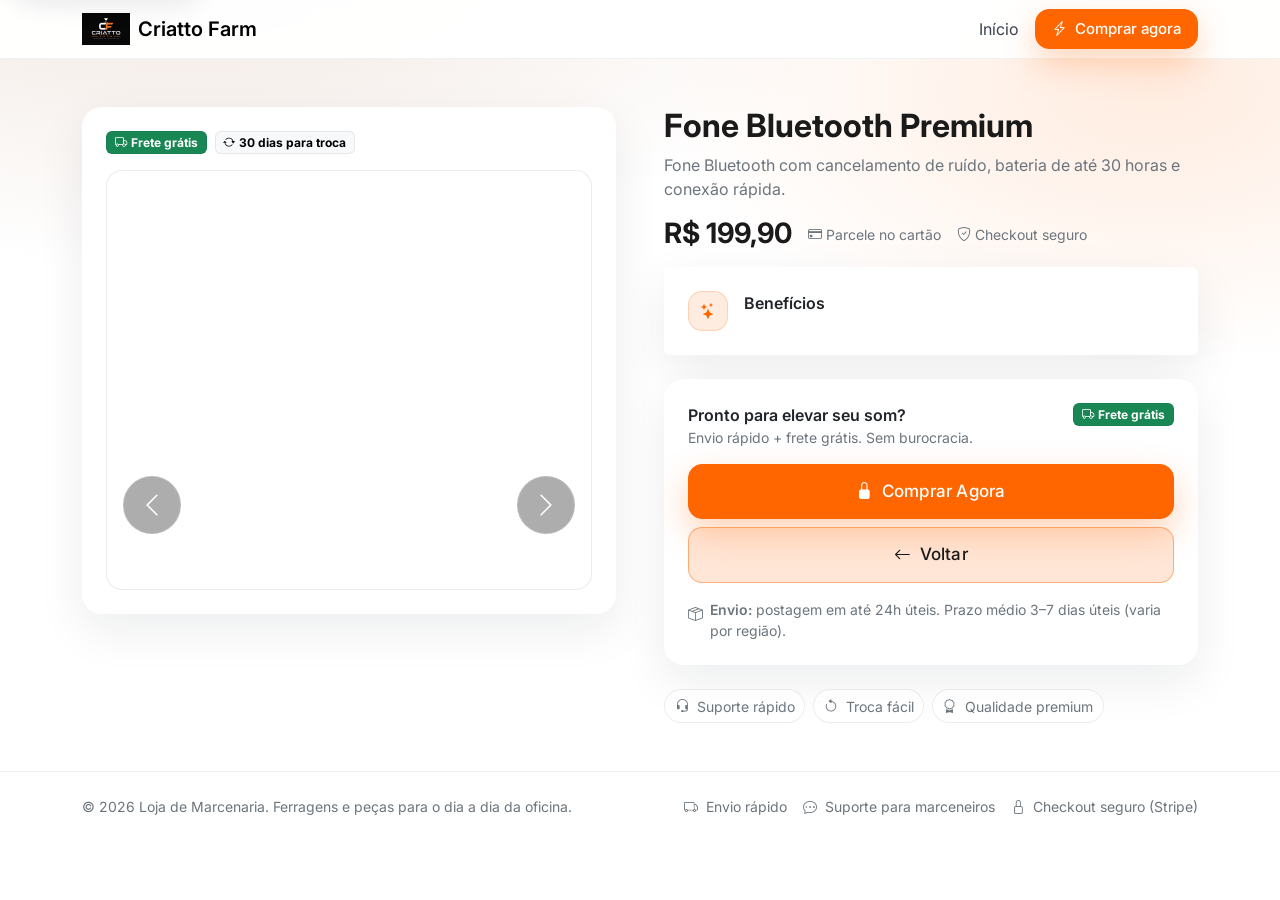
==== commit 86f8f427: "improvemt" ====
--- a/produto/produto.html
+++ b/produto/produto.html
@@ -66,7 +66,18 @@
                 </span>
               </div>
               <div class="rounded-4 overflow-hidden product-media">
-                <img class="img-fluid w-100 product-img" data-product="image" alt="Imagem do produto" loading="lazy" />
+                <div id="productCarousel" class="carousel slide" data-bs-ride="carousel">
+                  <div class="carousel-indicators" data-product-carousel-indicators></div>
+                  <div class="carousel-inner" data-product-carousel></div>
+                  <button class="carousel-control-prev" type="button" data-bs-target="#productCarousel" data-bs-slide="prev">
+                    <span class="carousel-control-prev-icon" aria-hidden="true"></span>
+                    <span class="visually-hidden">Anterior</span>
+                  </button>
+                  <button class="carousel-control-next" type="button" data-bs-target="#productCarousel" data-bs-slide="next">
+                    <span class="carousel-control-next-icon" aria-hidden="true"></span>
+                    <span class="visually-hidden">Próximo</span>
+                  </button>
+                </div>
               </div>
             </div>
           </div>
--- a/style.css
+++ b/style.css
@@ -153,15 +153,105 @@
 }
 
 .product-media {
-  background: linear-gradient(180deg, rgba(15, 23, 42, 0.04), rgba(15, 23, 42, 0.01));
-  border: 1px solid rgba(15, 23, 42, 0.06);
+  background: #ffffff;
+  border: 1px solid rgba(15, 23, 42, 0.08);
+  display: flex;
+  align-items: center;
+  justify-content: center;
+  min-height: 420px;
+  position: relative;
+}
+
+#productCarousel {
+  position: relative;
+  width: 100%;
+  min-height: 340px;
+  padding-bottom: 4rem;
+}
+
+.carousel-inner {
+  min-height: 100%;
 }
 
 .product-img {
   display: block;
-  aspect-ratio: 4 / 3;
-  object-fit: cover;
-  transform: scale(1.001);
+  max-height: 400px;
+  width: 100%;
+  object-fit: contain;
+  background: white;
+  border-radius: 0.5rem;
+}
+
+.carousel-control-prev,
+.carousel-control-next {
+  position: absolute;
+  width: 3.6rem;
+  height: 3.6rem;
+  min-height: 0;
+  opacity: 1;
+  transition: background-color 180ms ease, opacity 180ms ease, transform 180ms ease;
+  background-color: rgba(0, 0, 0, 0.32);
+  border-radius: 50%;
+  border: 1px solid rgba(255, 255, 255, 0.18);
+  display: inline-flex;
+  align-items: center;
+  justify-content: center;
+  top: auto;
+  bottom: 1rem;
+  padding: 0;
+  z-index: 3;
+}
+
+.carousel-control-prev {
+  left: 1rem;
+}
+
+.carousel-control-next {
+  right: 1rem;
+}
+
+.carousel-control-prev:hover,
+.carousel-control-next:hover {
+  background-color: rgba(0, 0, 0, 0.52);
+  transform: scale(1.05);
+}
+
+.carousel-control-prev-icon,
+.carousel-control-next-icon {
+  width: 1.6rem;
+  height: 1.6rem;
+  background-size: 100% 100%;
+}
+
+.carousel-indicators {
+  position: absolute;
+  bottom: 1rem;
+  left: 0;
+  right: 0;
+  z-index: 3;
+  display: flex;
+  gap: 0.45rem;
+  justify-content: center;
+  padding: 0;
+  margin: 0;
+  background: transparent;
+  align-items: center;
+}
+
+.carousel-indicators button {
+  width: 0.85rem;
+  height: 0.85rem;
+  border-radius: 50%;
+  border: 1px solid rgba(255, 255, 255, 0.45);
+  background-color: rgba(0, 0, 0, 0.42);
+  transition: background-color 180ms ease, box-shadow 180ms ease;
+}
+
+.carousel-indicators button.active,
+.carousel-indicators button:hover {
+  background-color: var(--primary);
+  box-shadow: 0 0 0 4px rgba(255, 255, 255, 0.18);
+  transform: none;
 }
 
 .shadow-soft {
@@ -201,6 +291,15 @@
 .product-card {
   border-radius: var(--radius);
   transition: transform 220ms ease, box-shadow 220ms ease;
+}
+
+.product-card[data-href] {
+  cursor: pointer;
+}
+
+.product-card[data-href]:hover {
+  transform: translateY(-2px);
+  box-shadow: 0 20px 60px rgba(15, 23, 42, 0.16);
 }
 
 .feature:hover,
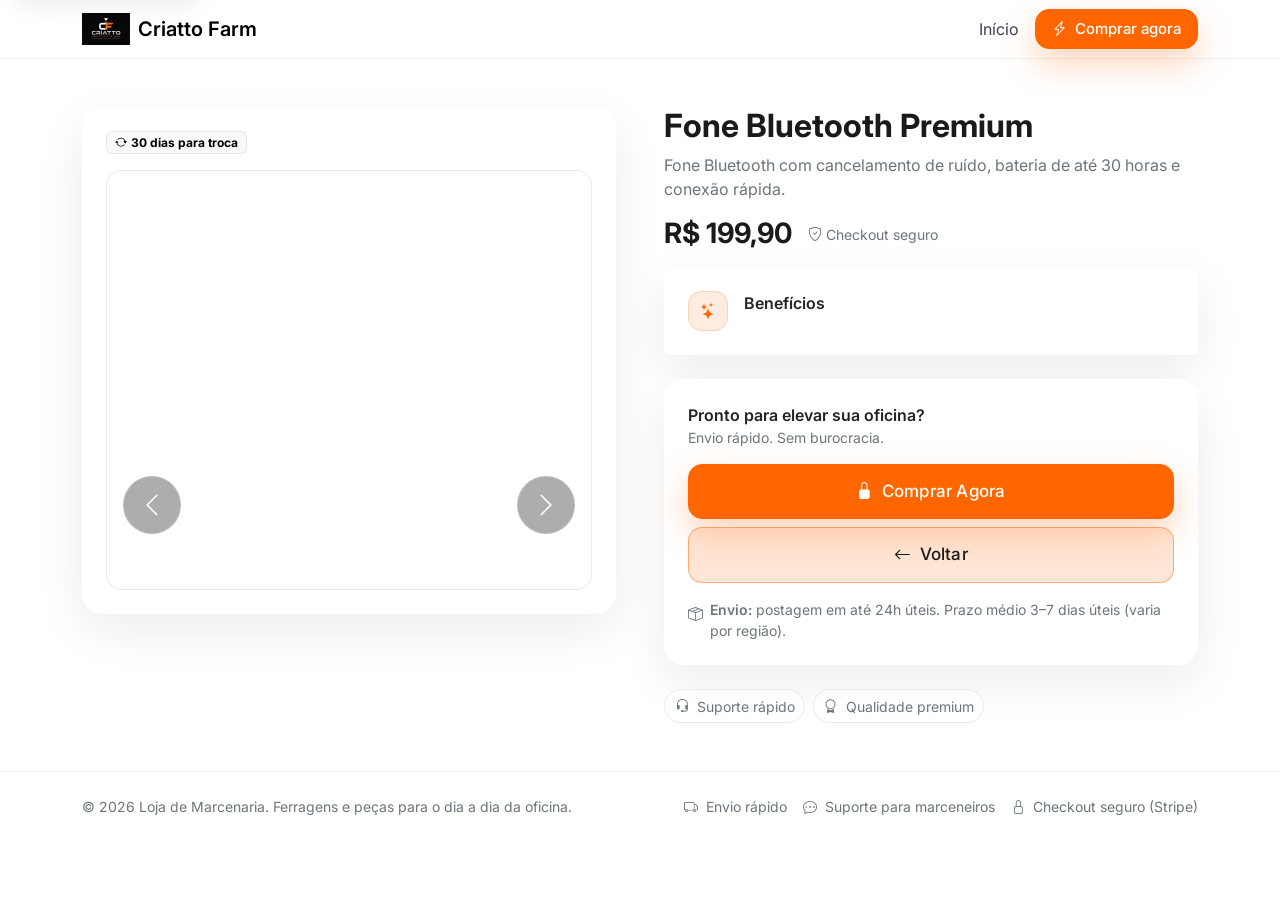
==== commit be45a568: "improvements" ====
--- a/produto/produto.html
+++ b/produto/produto.html
@@ -58,9 +58,6 @@
           <div class="product-gallery card border-0 shadow-soft reveal">
             <div class="card-body p-3 p-sm-4">
               <div class="d-flex flex-wrap align-items-center gap-2 mb-3">
-                <span class="badge text-bg-success badge-soft">
-                  <i class="bi bi-truck me-1"></i>Frete grátis
-                </span>
                 <span class="badge text-bg-light badge-soft">
                   <i class="bi bi-arrow-repeat me-1"></i>30 dias para troca
                 </span>
@@ -93,9 +90,6 @@
             <div class="d-flex align-items-center gap-3 flex-wrap mb-3">
               <div class="h3 fw-bold mb-0" data-product="price">R$ 199,90</div>
               <div class="text-secondary small">
-                <i class="bi bi-credit-card me-1"></i>Parcele no cartão
-              </div>
-              <div class="text-secondary small">
                 <i class="bi bi-shield-check me-1"></i>Checkout seguro
               </div>
             </div>
@@ -118,19 +112,15 @@
               <div class="card-body p-4">
                 <div class="d-flex flex-column flex-sm-row gap-2 align-items-sm-center justify-content-between">
                   <div>
-                    <div class="fw-semibold">Pronto para elevar seu som?</div>
+                    <div class="fw-semibold">Pronto para elevar sua oficina?</div>
                     <div class="text-secondary small">
-                      Envio rápido + frete grátis. Sem burocracia.
+                      Envio rápido. Sem burocracia.
                     </div>
                   </div>
-                  <span class="badge text-bg-success badge-soft align-self-sm-start">
-                    <i class="bi bi-truck me-1"></i>Frete grátis
-                  </span>
                 </div>
 
                 <div class="d-grid gap-2 mt-3">
-                  <a class="btn btn-primary btn-lg btn-glow" href="https://buy.stripe.com/SEU_LINK" target="_blank"
-                    rel="noopener noreferrer" id="stripeLink">
+                  <a class="btn btn-primary btn-lg btn-glow" rel="noopener noreferrer" id="stripeLink">
                     <i class="bi bi-lock-fill me-1"></i>
                     Comprar Agora
                   </a>
@@ -156,9 +146,6 @@
             <div class="mt-4 d-flex flex-wrap gap-2 text-secondary small">
               <span class="pill">
                 <i class="bi bi-headset me-1"></i>Suporte rápido
-              </span>
-              <span class="pill">
-                <i class="bi bi-arrow-counterclockwise me-1"></i>Troca fácil
               </span>
               <span class="pill">
                 <i class="bi bi-award me-1"></i>Qualidade premium
--- a/style.css
+++ b/style.css
@@ -78,9 +78,7 @@
 
 body {
   font-family: Inter, system-ui, -apple-system, Segoe UI, Roboto, Helvetica, Arial, sans-serif;
-  background: radial-gradient(1200px 600px at 15% -10%, rgba(146, 64, 14, 0.14), transparent 60%),
-    radial-gradient(900px 500px at 90% 10%, rgba(255, 102, 0, 0.12), transparent 55%),
-    var(--bg);
+  background: var(--bg);
   color: var(--text);
 }
 
@@ -128,7 +126,6 @@
   width: 14px;
   height: 14px;
   border-radius: 6px;
-  background: linear-gradient(135deg, var(--primary), var(--primary-2));
   box-shadow: 0 8px 22px rgba(255, 102, 0, 0.35);
 }
 
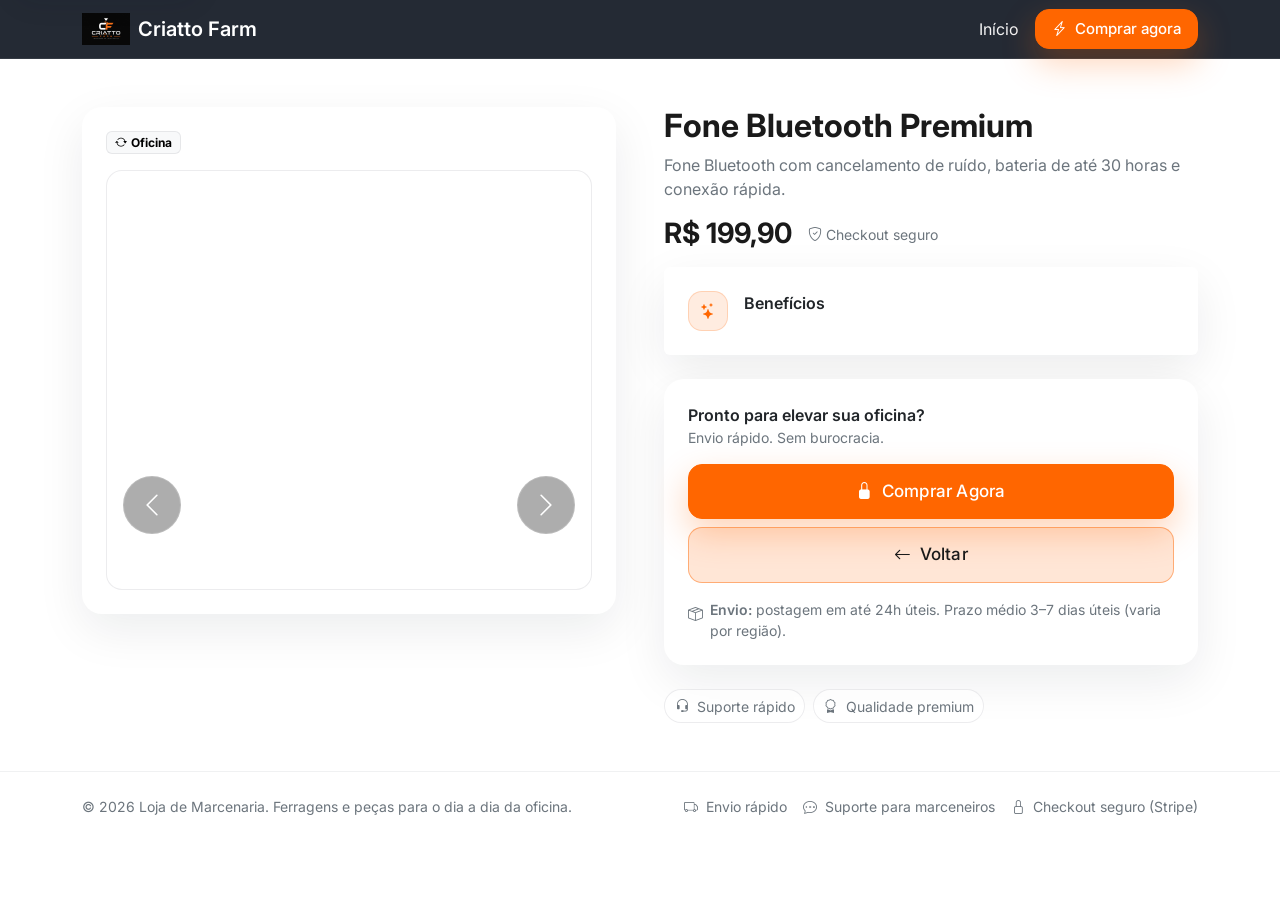
==== commit 60bf8b6c: "add banner" ====
--- a/produto/produto.html
+++ b/produto/produto.html
@@ -59,7 +59,7 @@
             <div class="card-body p-3 p-sm-4">
               <div class="d-flex flex-wrap align-items-center gap-2 mb-3">
                 <span class="badge text-bg-light badge-soft">
-                  <i class="bi bi-arrow-repeat me-1"></i>30 dias para troca
+                  <i class="bi bi-arrow-repeat me-1"></i>Oficina
                 </span>
               </div>
               <div class="rounded-4 overflow-hidden product-media">
--- a/style.css
+++ b/style.css
@@ -108,18 +108,18 @@
 }
 
 .nav-premium {
-  background: var(--panel);
+  background: rgba(28, 34, 44, 0.96);
   backdrop-filter: blur(10px);
   -webkit-backdrop-filter: blur(10px);
-  border-bottom: 1px solid rgba(15, 23, 42, 0.06);
+  border-bottom: 1px solid rgba(255, 255, 255, 0.08);
 }
 
 .navbar .nav-link {
-  color: rgba(15, 23, 42, 0.82);
+  color: rgba(255, 255, 255, 0.95);
 }
 
 .navbar .nav-link:hover {
-  color: rgba(15, 23, 42, 1);
+  color: #ffffff;
 }
 
 .brand-mark {
@@ -135,8 +135,29 @@
   object-fit: contain;
 }
 
+.navbar-brand > span {
+  color: #ffffff;
+}
+
 .hero {
   padding: 5rem 0 2.5rem;
+  background-image: linear-gradient(rgba(28, 37, 48, 0.72), rgba(28, 37, 48, 0.72)), url('./src/img/hero.png');
+  background-size: cover;
+  background-position: center;
+  background-attachment: fixed;
+  color: #f5f5f5;
+  border-radius: 0;
+  box-shadow: 0 24px 56px rgba(15, 23, 42, 0.12);
+  border: 1px solid rgba(255, 255, 255, 0.08);
+}
+
+.hero .text-secondary {
+  color: rgba(245, 245, 245, 0.70) !important;
+}
+
+.hero .badge.text-bg-light {
+  background: rgba(255, 255, 255, 0.12);
+  color: #f5f5f5;
 }
 
 @media (max-width: 575.98px) {
